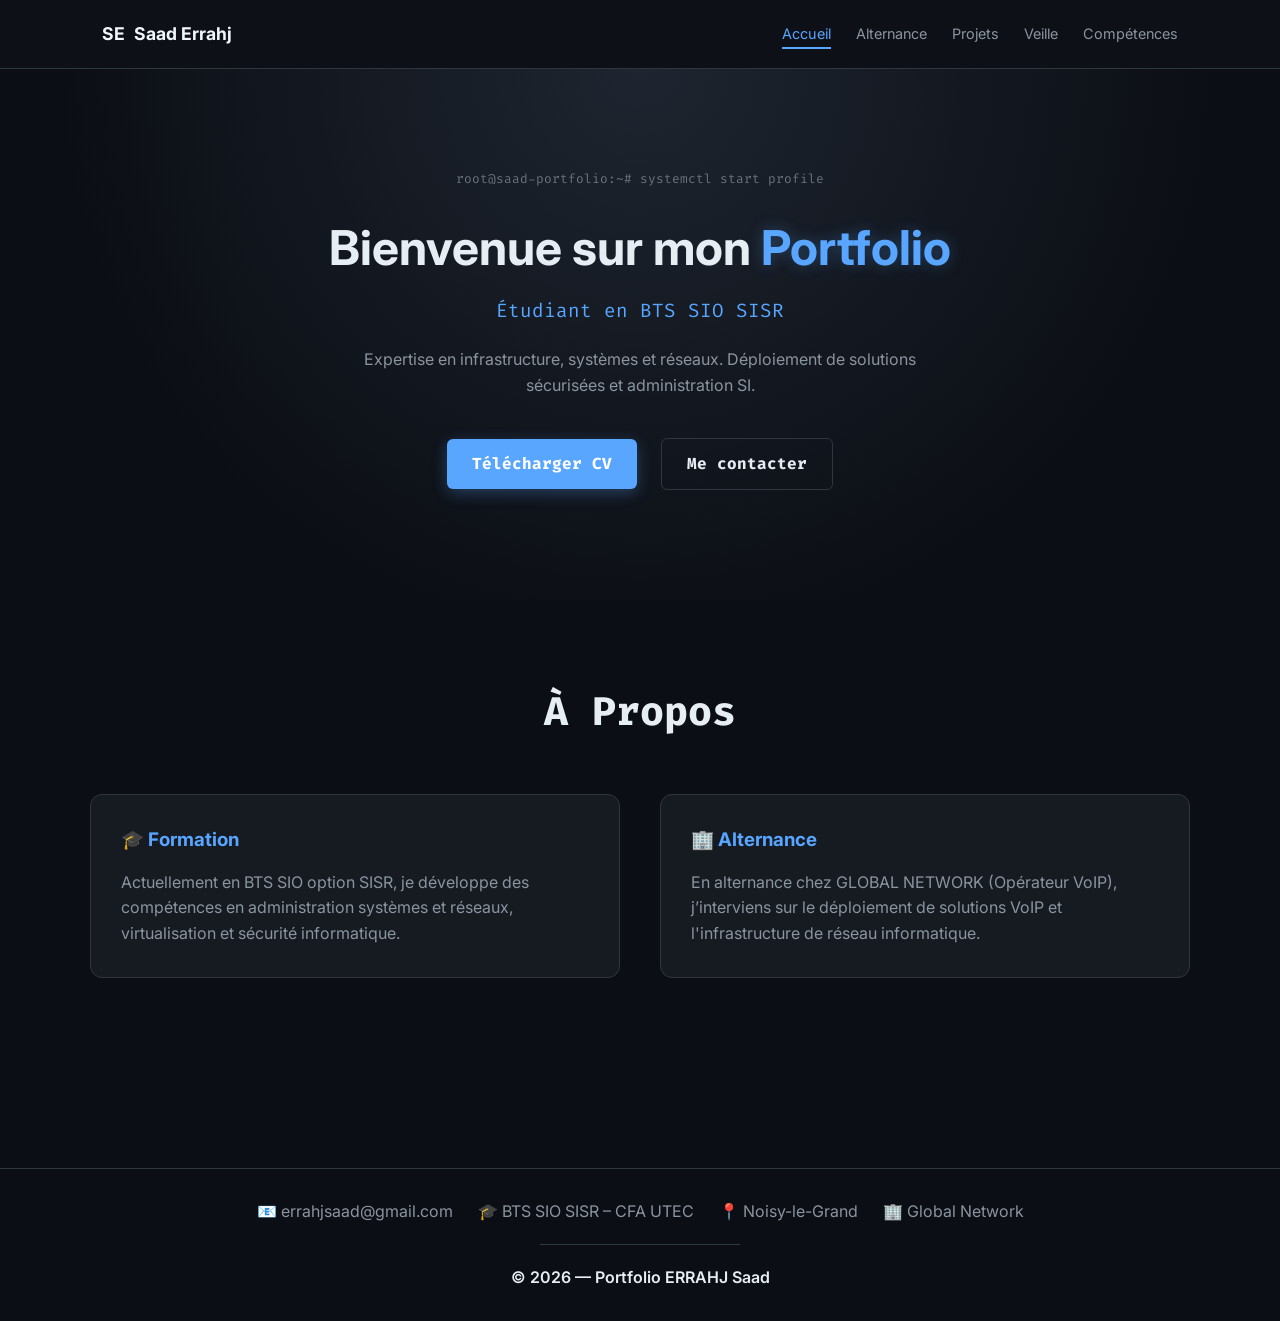
==== index.html @ 29fa3a2b "Add files via upload" ====
<!DOCTYPE html>
<html lang="fr">
<head>
    <meta charset="UTF-8">
    <meta name="viewport" content="width=device-width, initial-scale=1.0">
    <title>Saad Errahj | Portfolio SISR</title>
    <link rel="stylesheet" href="style.css">
    <link href="https://fonts.googleapis.com/css2?family=Fira+Code:wght@400;600&family=Inter:wght@300;400;700&display=swap" rel="stylesheet">
</head>
<body>

    <nav class="navbar">
    <a href="index.html" class="logo">SE <span>Saad Errahj</span></a>
    <ul class="nav-links">
        <li><a href="index.html" class="active">Accueil</a></li>
        <li><a href="alternance.html">Alternance</a></li>
        <li><a href="projets.html">Projets</a></li>
        <li><a href="veille.html">Veille</a></li>
        <li><a href="competences.html">Compétences</a></li>
    </ul>
</nav>

    <header id="accueil" class="hero">
        <div class="terminal-loader">root@saad-portfolio:~# systemctl start profile</div>
        <h1>Bienvenue sur mon <span>Portfolio</span></h1>
        <p class="subtitle">Étudiant en BTS SIO SISR</p>
        <p class="description">
            Expertise en infrastructure, systèmes et réseaux. 
            Déploiement de solutions sécurisées et administration SI.
        </p>
        <div class="cta-buttons">
            <a href="#" class="btn btn-primary">Télécharger CV</a>
            <a href="#" class="btn btn-secondary">Me contacter</a>
        </div>
    </header>

   <section class="about-section">
    <h2 class="about-title">À Propos</h2>

    <div class="about-grid">

        <div class="about-box">
            <h3>🎓 Formation</h3>
            <p>
                Actuellement en BTS SIO option SISR, je développe des compétences
                en administration systèmes et réseaux, virtualisation et sécurité informatique.
            </p>
        </div>

        <div class="about-box">
            <h3>🏢 Alternance</h3>
            <p>
                En alternance chez GLOBAL NETWORK (Opérateur VoIP), j’interviens sur
                le déploiement de solutions VoIP et l'infrastructure de réseau informatique.
            </p>
        </div>

    </div>
</section>

   <footer class="footer">

    <div class="footer-top">

        <div class="footer-item">
            📧 <span>errahjsaad@gmail.com</span>
        </div>

        <div class="footer-item">
            🎓 <span>BTS SIO SISR – CFA UTEC</span>
        </div>

        <div class="footer-item">
            📍 <span>Noisy-le-Grand</span>
        </div>

        <div class="footer-item">
            🏢 <span>Global Network</span>
        </div>

    </div>

    <div class="footer-divider"></div>

    <div class="footer-bottom">
        © 2026 — Portfolio ERRAHJ Saad
    </div>

</footer>
</body>
</html>
---- style.css ----
:root {
    --bg-color: #0b0e14;
    --card-bg: #161b22;
    --text-main: #e6edf3;
    --text-dim: #8b949e;
    --accent-color: #58a6ff;
    --accent-glow: rgba(88, 166, 255, 0.3);
    --border-color: #30363d;
    --font-code: 'Fira Code', monospace;
}


/* ================= RESET ================= */

* {
    margin: 0;
    padding: 0;
    box-sizing: border-box;
}


/* ================= GLOBAL ================= */

body {
    background-color: var(--bg-color);
    color: var(--text-main);
    font-family: 'Inter', sans-serif;
    line-height: 1.6;
    overflow-x: hidden;

    min-height: 100vh;
    display: flex;
    flex-direction: column;
}

main {
    flex: 1;
}

.container {
    max-width: 1400px;
    margin: 0 auto;
    padding: 40px 70px;
}


/* ================= NAVBAR ================= */

.navbar {
    display: flex;
    justify-content: space-between;
    align-items: center;
    padding: 20px 8%;
    background: #0d1117;
    border-bottom: 1px solid var(--border-color);
    position: sticky;
    top: 0;
    z-index: 1000;
}

.logo {
    font-weight: 700;
    font-size: 1.1rem;
    color: #f0f6fc;
    text-decoration: none;
}

.logo span {
    margin-left: 5px;
}

.nav-links {
    display: flex;
    list-style: none;
    gap: 25px;
}

.nav-links li a {
    text-decoration: none;
    color: var(--text-dim);
    font-size: 0.9rem;
    transition: 0.3s;
}

.nav-links li a:hover,
.nav-links li a.active {
    color: var(--accent-color);
    border-bottom: 2px solid var(--accent-color);
    padding-bottom: 5px;
}


/* ================= HERO ================= */

.hero {
    text-align: center;
    padding: 100px 20px;
    background: radial-gradient(circle at top, #1e2530 0%, #0b0e14 70%);
}

.hero-small {
    text-align: center;
    padding: 60px 20px;
}

.hero h1,
.hero-small h1 {
    font-size: 3rem;
    margin-bottom: 10px;
}

.hero h1 span,
.hero-small h1 span {
    color: var(--accent-color);
    text-shadow: 0 0 15px var(--accent-glow);
}

.subtitle {
    font-family: var(--font-code);
    color: var(--accent-color);
    font-size: 1.2rem;
    margin-bottom: 20px;
}

.description {
    max-width: 600px;
    margin: 0 auto 30px;
    color: var(--text-dim);
}

.terminal-loader {
    font-family: var(--font-code);
    color: var(--text-dim);
    font-size: 0.8rem;
    opacity: 0.7;
    margin-bottom: 20px;
}


/* ================= BUTTONS ================= */

.btn {
    padding: 12px 25px;
    border-radius: 6px;
    text-decoration: none;
    font-weight: bold;
    font-family: var(--font-code);
    transition: 0.3s;
    display: inline-block;
    margin: 10px;
}

.btn-primary {
    background: var(--accent-color);
    color: white;
    box-shadow: 0 4px 15px var(--accent-glow);
}

.btn-primary:hover {
    transform: translateY(-3px);
}

.btn-secondary {
    border: 1px solid var(--border-color);
    color: var(--text-main);
}

.btn-secondary:hover {
    background: var(--border-color);
}

.btn-doc {
    display: inline-block;
    margin-top: auto;
    align-self: flex-start;
    padding: 8px 16px;
    font-size: 0.75rem;
    border-radius: 6px;
    background: #21262d;
    border: 1px solid #30363d;
    color: #f0f6fc;
    text-decoration: none;
    transition: 0.3s;
}

.btn-doc:hover {
    background: #30363d;
}


/* ================= PROJECTS ================= */

.card-grid {
    display: grid;
    grid-template-columns: repeat(3, 1fr);
    gap: 18px;
    margin-top: 40px;
}

.project-card {
    background: var(--card-bg);
    border: 1px solid var(--border-color);
    border-radius: 10px;
    padding: 18px;
    display: flex;
    flex-direction: column;
    min-height: 320px;
    transition: 0.3s;
}

.project-card:hover {
    border-color: var(--accent-color);
    transform: translateY(-4px);
}

.project-card h3 {
    color: var(--accent-color);
    margin-bottom: 12px;
}

.project-card p {
    color: #b8bfc7;
    font-size: 0.88rem;
    margin-bottom: 15px;
}

.project-tags {
    margin-bottom: 15px;
}

.tag {
    display: inline-block;
    padding: 4px 8px;
    margin-right: 5px;
    margin-bottom: 5px;
    font-size: 0.7rem;
    border-radius: 4px;
    background: rgba(88,166,255,0.1);
    color: var(--accent-color);
    border: 1px solid var(--accent-color);
}

.project-features {
    list-style: none;
    margin-bottom: 18px;
}

.project-features li {
    position: relative;
    padding-left: 15px;
    margin-bottom: 7px;
    color: var(--text-dim);
    font-size: 0.8rem;
}

.project-features li::before {
    content: "▸";
    position: absolute;
    left: 0;
    color: var(--accent-color);
}


/* ================= SKILLS ================= */

.category-title {
    font-family: var(--font-code);
    font-size: 1.2rem;
    margin: 40px 0 20px;
    color: var(--accent-color);
}

.skills-grid {
    display: grid;
    grid-template-columns: repeat(auto-fit, minmax(250px, 1fr));
    gap: 20px;
    margin-bottom: 40px;
}

.skill-card {
    background: var(--card-bg);
    border: 1px solid var(--border-color);
    padding: 25px;
    border-radius: 12px;
    text-align: center;
    transition: 0.3s;
}

.skill-card:hover {
    border-color: var(--accent-color);
    transform: translateY(-5px);
}

.skill-card img {
    width: 48px;
    margin-bottom: 15px;
}

.skill-card h4 {
    margin-bottom: 10px;
}

.skill-card p {
    color: var(--text-dim);
    font-size: 0.9rem;
}


/* ================= CONTENT BLOCKS ================= */

.section-block,
.about-box {
    background: var(--card-bg);
    border: 1px solid var(--border-color);
    padding: 30px;
    border-radius: 12px;
    margin-bottom: 30px;
}

.section-block h2,
.about-box h3 {
    color: var(--accent-color);
    margin-bottom: 15px;
}

.section-block p,
.about-box p {
    color: var(--text-dim);
}


/* ================= ABOUT ================= */

.about-section {
    padding: 80px 20px;
}

.about-title {
    text-align: center;
    font-size: 2.5rem;
    margin-bottom: 50px;
    font-family: var(--font-code);
}

.about-grid {
    display: grid;
    grid-template-columns: repeat(2, 1fr);
    gap: 40px;
    max-width: 1100px;
    margin: auto;
}


/* ================= FOOTER ================= */

.footer {
    margin-top: 80px;
    padding: 30px 20px;
    border-top: 1px solid var(--border-color);
    text-align: center;
}

.footer-top {
    display: flex;
    justify-content: center;
    flex-wrap: wrap;
    gap: 25px;
    margin-bottom: 20px;
    color: var(--text-dim);
}

.footer-divider {
    width: 200px;
    height: 1px;
    background: var(--border-color);
    margin: 0 auto 20px;
}

.footer-bottom {
    font-weight: 600;
}


/* ================= RESPONSIVE ================= */

@media (max-width: 1100px) {

    .card-grid,
    .about-grid {
        grid-template-columns: 1fr;
    }

    .navbar {
        flex-direction: column;
        gap: 20px;
    }

    .nav-links {
        flex-wrap: wrap;
        justify-content: center;
    }

    .container {
        padding: 30px 20px;
    }
}
.card-grid.two-cols {
    grid-template-columns: repeat(2, 1fr);
}
.skill-card img {
    width: 48px;
    height: 48px;
    object-fit: contain;
    margin-bottom: 15px;
}
.skill-card img {
    width: 65px;
    height: 65px;
    object-fit: contain;
    margin-bottom: 20px;
    filter: brightness(1.1);
}
.skill-card img {
    max-width: 70px;
    max-height: 50px;
    object-fit: contain;
    margin-bottom: 20px;
}
.skill-card img[alt="MikroTik"] {
    filter: brightness(3);
}
.skill-card img[alt="Cisco"] {
    background: transparent;
    padding: 0;
}
.veille-intro{
    margin-bottom:30px;
    color:#8b949e;
    font-size:0.95rem;
    max-width:900px;
    line-height:1.7;
}

.article-source{
    margin-top:15px;
    font-size:0.8rem;
    color:#58a6ff;
}

.article-date{
    font-size:0.75rem;
    color:#8b949e;
    margin-bottom:15px;
}
.axes-grid{
    display:grid;
    grid-template-columns:repeat(auto-fit,minmax(280px,1fr));
    gap:20px;
    margin-top:30px;
}

.axe-card{
    background:#161b22;
    border:1px solid #30363d;
    border-radius:12px;
    padding:25px;
    transition:0.3s;
    position:relative;
    overflow:hidden;
}

.axe-card:hover{
    transform:translateY(-5px);
    border-color:#58a6ff;
    box-shadow:0 10px 25px rgba(88,166,255,0.12);
}

.axe-number{
    position:absolute;
    top:15px;
    right:20px;
    font-size:0.8rem;
    font-family:var(--font-code);
    color:#58a6ff;
    opacity:0.5;
}

.axe-card h4{
    color:#ffffff;
    font-size:1.1rem;
    margin-bottom:15px;
    line-height:1.5;
}

.axe-card p{
    color:#8b949e;
    font-size:0.85rem;
}
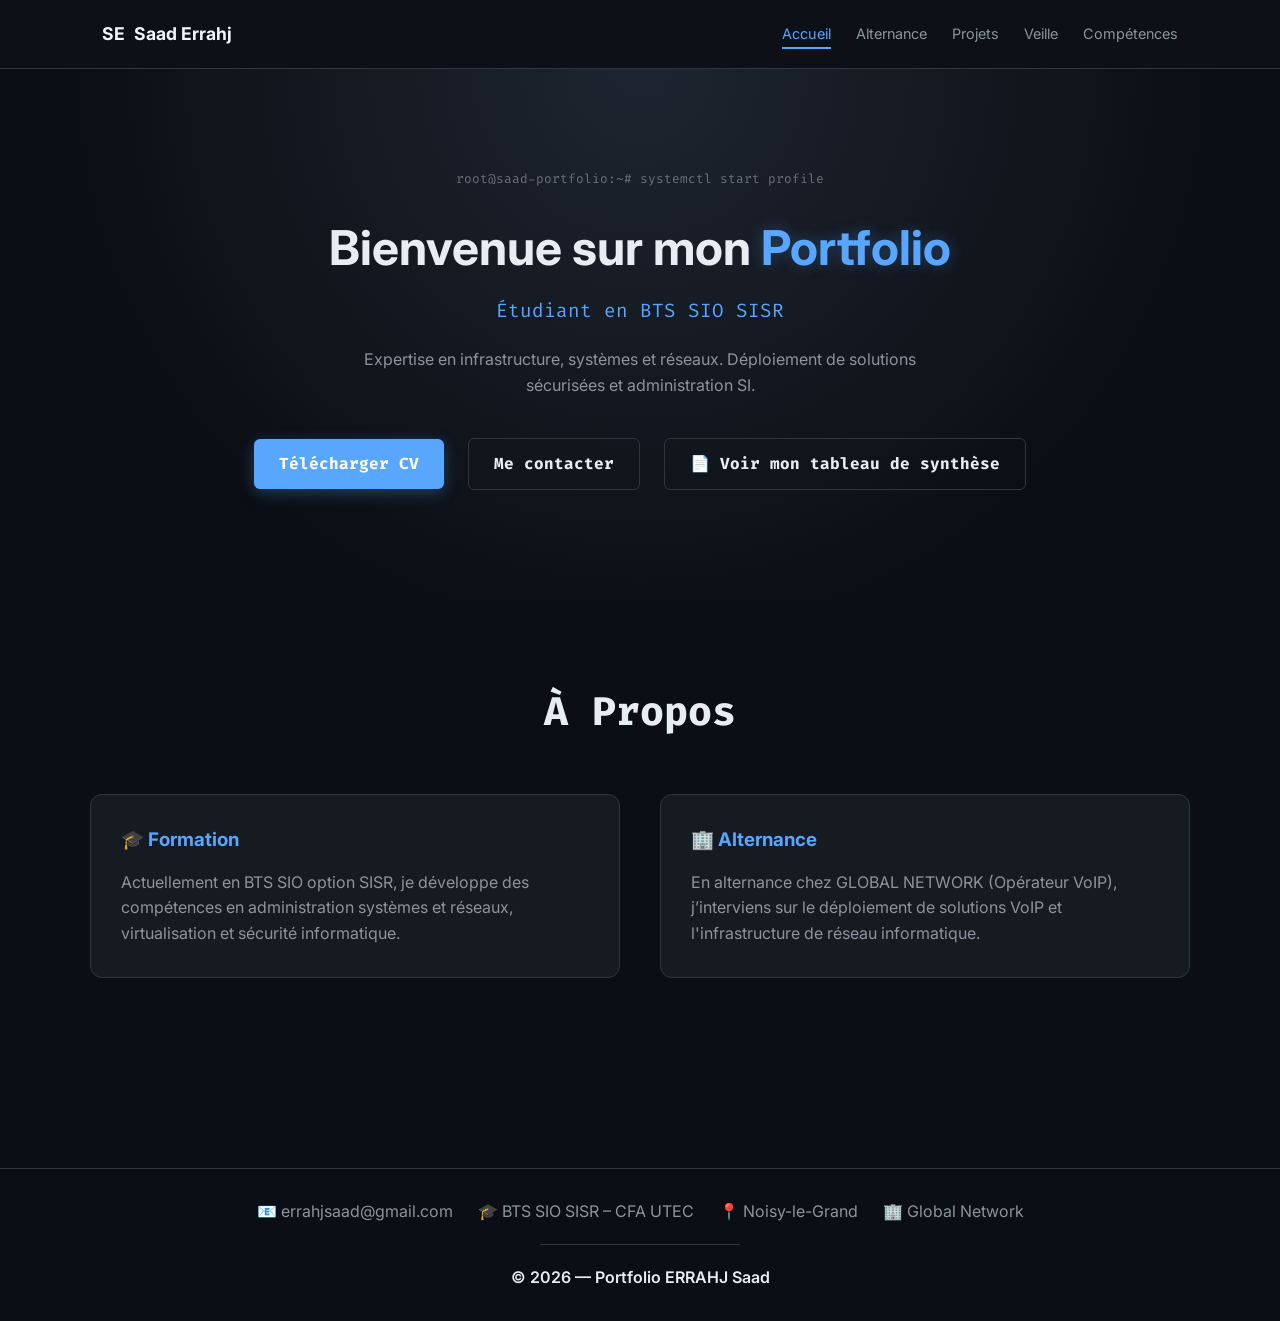
==== commit 40db398c: "Update index.html" ====
--- a/index.html
+++ b/index.html
@@ -31,6 +31,7 @@
         <div class="cta-buttons">
             <a href="#" class="btn btn-primary">Télécharger CV</a>
             <a href="#" class="btn btn-secondary">Me contacter</a>
+                  <a href="TABLEAU_SYNTHESE.pdf" target="_blank" class="btn btn-secondary">📄 Voir mon tableau de synthèse</a>
         </div>
     </header>
 
@@ -88,4 +89,4 @@
 
 </footer>
 </body>
-</html>+</html>
